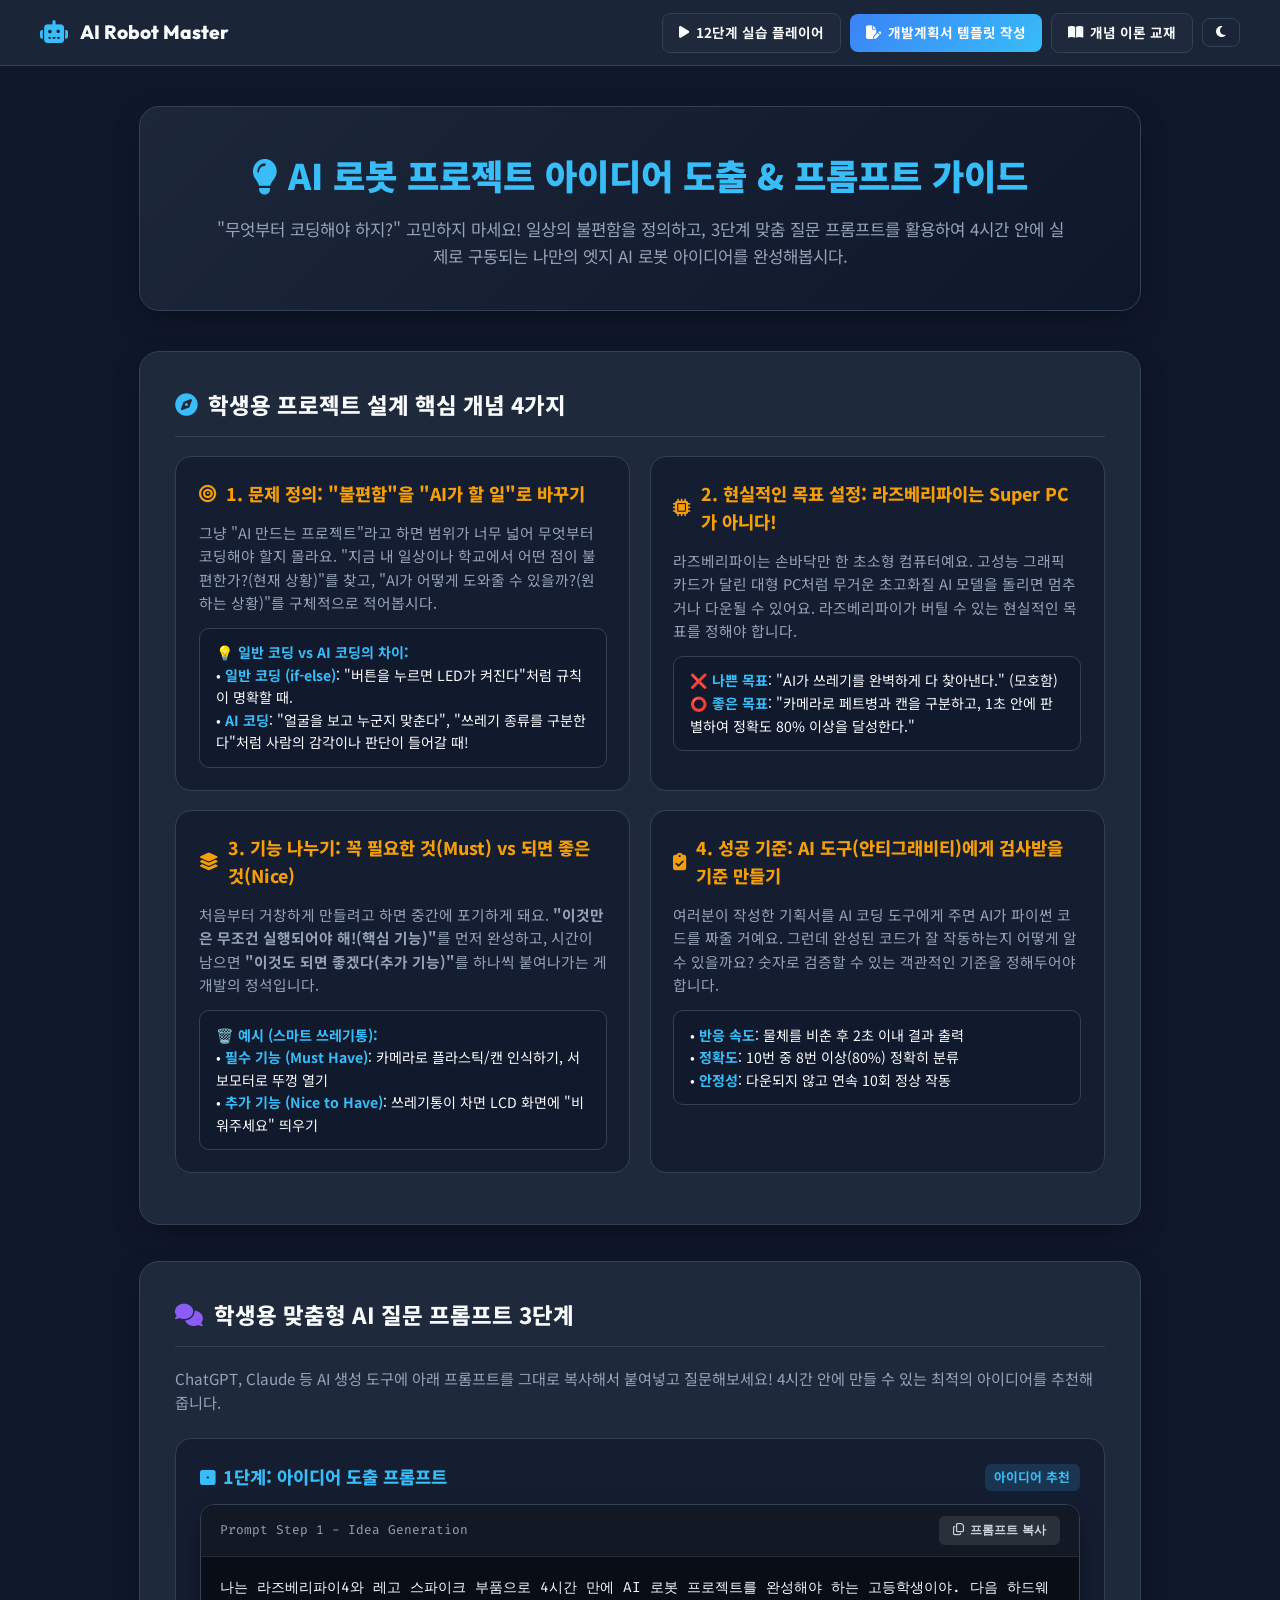
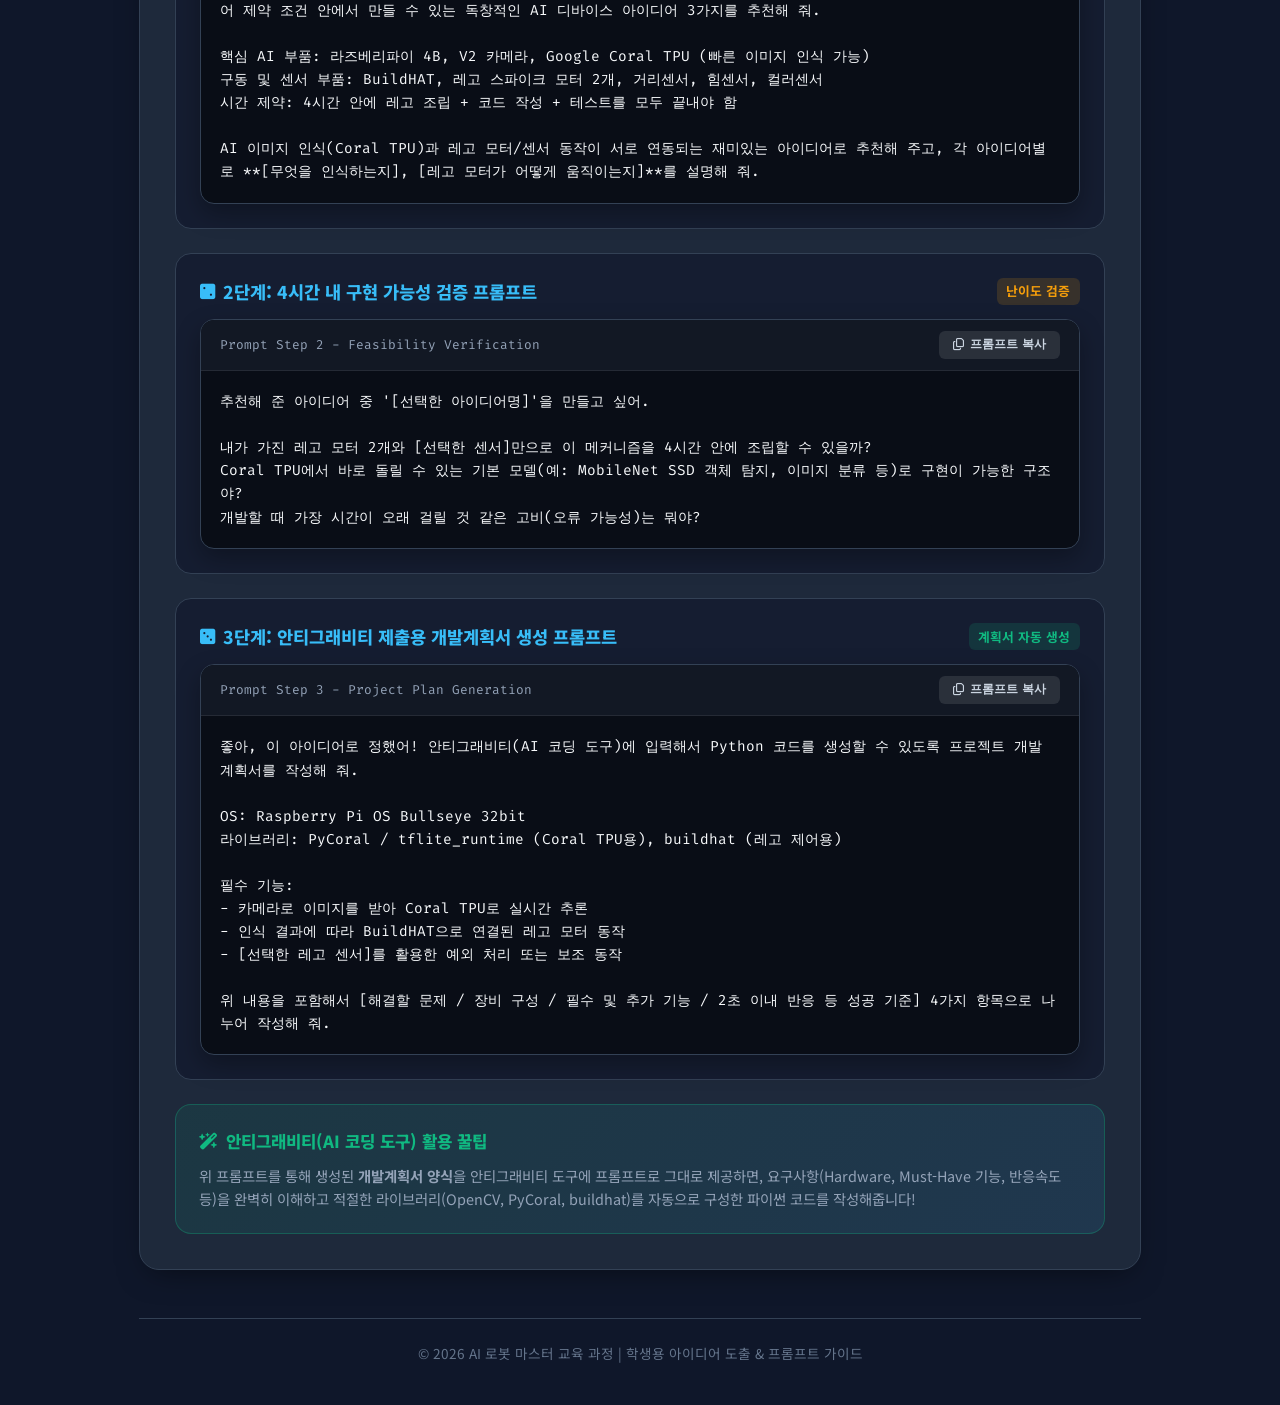
==== page_idea_generation.html @ 4f7e7884 "Add student idea generation guide & project plan template pages" ====
<!DOCTYPE html>
<html lang="ko">
<head>
  <meta charset="UTF-8">
  <meta name="viewport" content="width=device-width, initial-scale=1.0">
  <title>아이디어 도출 & 프롬프트 가이드 - AI 로봇 마스터 과정</title>
  
  <!-- Google Fonts & FontAwesome Icons -->
  <link rel="preconnect" href="https://fonts.googleapis.com">
  <link rel="preconnect" href="https://fonts.gstatic.com" crossorigin>
  <link href="https://fonts.googleapis.com/css2?family=Noto+Sans+KR:wght@300;400;500;700;900&family=Fira+Code:wght@400;600&family=Outfit:wght@600;800&display=swap" rel="stylesheet">
  <link rel="stylesheet" href="https://cdnjs.cloudflare.com/ajax/libs/font-awesome/6.4.0/css/all.min.css">

  <style>
    :root {
      --bg-primary: #0f172a;
      --bg-secondary: #1e293b;
      --bg-card: #1e293b;
      --bg-box-inner: rgba(15, 23, 42, 0.6);
      --bg-terminal: #090d16;
      --text-main: #f8fafc;
      --text-muted: #94a3b8;
      --text-dim: #64748b;
      --accent-cyan: #38bdf8;
      --accent-blue: #3b82f6;
      --accent-purple: #8b5cf6;
      --accent-pink: #ec4899;
      --accent-green: #10b981;
      --accent-amber: #f59e0b;
      --border-color: #334155;
      --glass-bg: rgba(30, 41, 59, 0.85);
      --shadow-lg: 0 10px 30px -10px rgba(0, 0, 0, 0.5);
      --font-sans: 'Noto Sans KR', sans-serif;
      --font-code: 'Fira Code', monospace;
      --font-title: 'Outfit', 'Noto Sans KR', sans-serif;
      --card-gradient: linear-gradient(135deg, rgba(30, 41, 59, 0.9), rgba(15, 23, 42, 0.95));
      --table-th-bg: rgba(56, 189, 248, 0.15);
      --table-td-bg: rgba(15, 23, 42, 0.4);
    }

    [data-theme="light"] {
      --bg-primary: #f8fafc;
      --bg-secondary: #ffffff;
      --bg-card: #ffffff;
      --bg-box-inner: #f8fafc;
      --bg-terminal: #1e293b;
      --text-main: #0f172a;
      --text-muted: #334155;
      --text-dim: #64748b;
      --border-color: #cbd5e1;
      --glass-bg: rgba(255, 255, 255, 0.9);
      --shadow-lg: 0 10px 25px -5px rgba(0, 0, 0, 0.08);
      --accent-cyan: #0284c7;
      --accent-blue: #2563eb;
      --accent-purple: #7c3aed;
      --accent-pink: #db2777;
      --accent-green: #059669;
      --accent-amber: #d97706;
      --card-gradient: linear-gradient(135deg, #ffffff, #f1f5f9);
      --table-th-bg: rgba(2, 132, 199, 0.12);
      --table-td-bg: #ffffff;
    }

    * { box-sizing: border-box; margin: 0; padding: 0; }
    html { scroll-behavior: smooth; }
    body {
      font-family: var(--font-sans);
      background-color: var(--bg-primary);
      color: var(--text-main);
      line-height: 1.6;
      transition: background-color 0.3s, color 0.3s;
      overflow-x: hidden;
    }

    header {
      position: sticky; top: 0; z-index: 1000;
      background-color: var(--glass-bg);
      backdrop-filter: blur(12px);
      border-bottom: 1px solid var(--border-color);
      padding: 0.8rem 2rem;
    }

    .header-inner {
      max-width: 1200px; margin: 0 auto;
      display: flex; align-items: center; justify-content: space-between; gap: 1rem; flex-wrap: wrap;
    }

    .brand-logo {
      display: flex; align-items: center; gap: 0.75rem;
      font-family: var(--font-title); font-weight: 800; font-size: 1.2rem;
      color: var(--text-main); text-decoration: none;
    }
    .brand-logo i { color: var(--accent-cyan); font-size: 1.4rem; }

    .nav-group { display: flex; gap: 0.6rem; align-items: center; flex-wrap: wrap; }

    .btn-nav-link {
      background: var(--bg-card); border: 1px solid var(--border-color);
      color: var(--text-main); padding: 0.5rem 1rem; border-radius: 8px; font-weight: 700;
      font-size: 0.85rem; text-decoration: none; display: inline-flex; align-items: center; gap: 0.4rem;
      transition: all 0.2s;
    }
    .btn-nav-link:hover { border-color: var(--accent-cyan); color: var(--accent-cyan); transform: translateY(-1px); }

    .btn-nav-primary {
      background: linear-gradient(135deg, var(--accent-blue), var(--accent-cyan));
      color: #fff; border: none;
    }
    .btn-nav-primary:hover { color: #fff; transform: translateY(-1px); }

    .theme-toggle-btn {
      background: none; border: 1px solid var(--border-color);
      color: var(--text-main); padding: 0.45rem 0.8rem; border-radius: 8px;
      cursor: pointer; font-size: 0.8rem; display: flex; align-items: center; gap: 0.4rem;
    }

    .container { max-width: 1050px; margin: 0 auto; padding: 2.5rem 1.5rem; }

    .hero-banner {
      background: var(--card-gradient); border: 1px solid var(--border-color);
      border-radius: 20px; padding: 2.5rem; margin-bottom: 2.5rem; box-shadow: var(--shadow-lg);
      text-align: center;
    }

    .hero-title { font-size: 2.2rem; font-weight: 900; color: var(--accent-cyan); margin-bottom: 0.8rem; }
    .hero-subtitle { font-size: 1.05rem; color: var(--text-muted); max-width: 850px; margin: 0 auto; line-height: 1.6; }

    .section-card {
      background-color: var(--bg-card); border: 1px solid var(--border-color);
      border-radius: 20px; padding: 2.2rem; margin-bottom: 2.2rem; box-shadow: var(--shadow-lg);
    }

    .section-title {
      font-size: 1.4rem; font-weight: 800; color: var(--text-main);
      display: flex; align-items: center; gap: 0.7rem; margin-bottom: 1.2rem;
      padding-bottom: 0.8rem; border-bottom: 1px solid var(--border-color);
    }

    .concept-grid {
      display: grid; grid-template-columns: repeat(auto-fit, minmax(300px, 1fr)); gap: 1.2rem; margin-bottom: 1rem;
    }

    .concept-card-item {
      background-color: var(--bg-box-inner); border: 1px solid var(--border-color);
      border-radius: 16px; padding: 1.4rem; transition: transform 0.2s, border-color 0.2s;
    }
    .concept-card-item:hover { transform: translateY(-2px); border-color: var(--accent-cyan); }

    .concept-card-header {
      display: flex; align-items: center; gap: 0.6rem; font-size: 1.1rem; font-weight: 800;
      color: var(--accent-amber); margin-bottom: 0.8rem;
    }

    .concept-desc { font-size: 0.92rem; color: var(--text-muted); line-height: 1.6; margin-bottom: 0.8rem; }

    .comparison-box {
      background-color: rgba(15, 23, 42, 0.5); border-radius: 10px; padding: 0.8rem 1rem;
      font-size: 0.88rem; border: 1px solid var(--border-color);
    }
    .comparison-box strong { color: var(--accent-cyan); }

    .prompt-card {
      background-color: var(--bg-box-inner); border: 1px solid var(--border-color);
      border-radius: 16px; padding: 1.5rem; margin-bottom: 1.5rem;
    }

    .prompt-header {
      display: flex; align-items: center; justify-content: space-between; gap: 1rem;
      margin-bottom: 0.8rem; flex-wrap: wrap;
    }

    .prompt-step-title {
      font-size: 1.1rem; font-weight: 800; color: var(--accent-cyan);
      display: flex; align-items: center; gap: 0.5rem;
    }

    .terminal-wrapper {
      background-color: var(--bg-terminal); border-radius: 14px;
      border: 1px solid var(--border-color); overflow: hidden; margin-top: 0.8rem;
      box-shadow: 0 10px 25px rgba(0, 0, 0, 0.3);
    }

    .terminal-header {
      background-color: #121824; padding: 0.7rem 1.2rem;
      display: flex; align-items: center; justify-content: space-between;
      border-bottom: 1px solid rgba(255, 255, 255, 0.08);
    }

    .terminal-title { font-family: var(--font-code); font-size: 0.8rem; color: #94a3b8; }

    .copy-btn {
      background: rgba(255, 255, 255, 0.1); border: none; color: #cbd5e1;
      padding: 0.35rem 0.88rem; border-radius: 6px; font-size: 0.78rem; font-weight: 700;
      cursor: pointer; transition: all 0.2s; display: flex; align-items: center; gap: 0.4rem;
    }

    .copy-btn:hover { background-color: var(--accent-cyan); color: #0f172a; }

    .terminal-body { padding: 1.2rem; overflow-x: auto; }

    pre {
      font-family: var(--font-code); font-size: 0.9rem; line-height: 1.6;
      color: #f8fafc; margin: 0; white-space: pre-wrap; word-break: break-all;
    }

    .tip-box {
      background: linear-gradient(135deg, rgba(16, 185, 129, 0.1), rgba(56, 189, 248, 0.1));
      border: 1px solid rgba(16, 185, 129, 0.3); border-radius: 16px;
      padding: 1.4rem; margin-top: 1.5rem;
    }

    .tip-title {
      font-size: 1.05rem; font-weight: 800; color: var(--accent-green);
      display: flex; align-items: center; gap: 0.5rem; margin-bottom: 0.6rem;
    }

    .toast {
      position: fixed; bottom: 2rem; left: 50%; transform: translateX(-50%) translateY(100px);
      background-color: var(--accent-green); color: #fff; padding: 0.8rem 1.8rem; border-radius: 30px;
      font-weight: 700; font-size: 0.9rem; box-shadow: 0 10px 25px rgba(16, 185, 129, 0.4);
      opacity: 0; transition: all 0.3s; z-index: 10000;
    }
    .toast.show { transform: translateX(-50%) translateY(0); opacity: 1; }

    footer { text-align: center; color: var(--text-dim); font-size: 0.85rem; margin-top: 3rem; padding-top: 1.5rem; border-top: 1px solid var(--border-color); }
  </style>
</head>
<body>

  <header>
    <div class="header-inner">
      <a href="index.html" class="brand-logo"><i class="fa-solid fa-robot"></i> AI Robot Master</a>
      <div class="nav-group">
        <a href="index.html" class="btn-nav-link"><i class="fa-solid fa-play"></i> 12단계 실습 플레이어</a>
        <a href="page_project_plan.html" class="btn-nav-link btn-nav-primary"><i class="fa-solid fa-file-pen"></i> 개발계획서 템플릿 작성</a>
        <a href="theory.html" class="btn-nav-link"><i class="fa-solid fa-book-open"></i> 개념 이론 교재</a>
        <button class="theme-toggle-btn" id="themeToggleBtn"><i class="fa-solid fa-moon"></i></button>
      </div>
    </div>
  </header>

  <div class="container">

    <div class="hero-banner">
      <h1 class="hero-title"><i class="fa-solid fa-lightbulb"></i> AI 로봇 프로젝트 아이디어 도출 & 프롬프트 가이드</h1>
      <p class="hero-subtitle">
        "무엇부터 코딩해야 하지?" 고민하지 마세요! 일상의 불편함을 정의하고, 3단계 맞춤 질문 프롬프트를 활용하여 4시간 안에 실제로 구동되는 나만의 엣지 AI 로봇 아이디어를 완성해봅시다.
      </p>
    </div>

    <!-- SECTION 1: 4 CORE CONCEPTS FOR STUDENTS -->
    <section class="section-card">
      <h2 class="section-title"><i class="fa-solid fa-compass" style="color: var(--accent-cyan);"></i> 학생용 프로젝트 설계 핵심 개념 4가지</h2>

      <div class="concept-grid">
        
        <!-- Concept 1 -->
        <div class="concept-card-item">
          <div class="concept-card-header">
            <i class="fa-solid fa-bullseye"></i> 1. 문제 정의: "불편함"을 "AI가 할 일"로 바꾸기
          </div>
          <p class="concept-desc">
            그냥 "AI 만드는 프로젝트"라고 하면 범위가 너무 넓어 무엇부터 코딩해야 할지 몰라요. "지금 내 일상이나 학교에서 어떤 점이 불편한가?(현재 상황)"를 찾고, "AI가 어떻게 도와줄 수 있을까?(원하는 상황)"를 구체적으로 적어봅시다.
          </p>
          <div class="comparison-box">
            <strong>💡 일반 코딩 vs AI 코딩의 차이:</strong><br>
            • <strong>일반 코딩 (if-else)</strong>: "버튼을 누르면 LED가 켜진다"처럼 규칙이 명확할 때.<br>
            • <strong>AI 코딩</strong>: "얼굴을 보고 누군지 맞춘다", "쓰레기 종류를 구분한다"처럼 사람의 감각이나 판단이 들어갈 때!
          </div>
        </div>

        <!-- Concept 2 -->
        <div class="concept-card-item">
          <div class="concept-card-header">
            <i class="fa-solid fa-microchip"></i> 2. 현실적인 목표 설정: 라즈베리파이는 Super PC가 아니다!
          </div>
          <p class="concept-desc">
            라즈베리파이는 손바닥만 한 초소형 컴퓨터예요. 고성능 그래픽 카드가 달린 대형 PC처럼 무거운 초고화질 AI 모델을 돌리면 멈추거나 다운될 수 있어요. 라즈베리파이가 버틸 수 있는 현실적인 목표를 정해야 합니다.
          </p>
          <div class="comparison-box">
            ❌ <strong>나쁜 목표</strong>: "AI가 쓰레기를 완벽하게 다 찾아낸다." (모호함)<br>
            ⭕ <strong>좋은 목표</strong>: "카메라로 페트병과 캔을 구분하고, 1초 안에 판별하여 정확도 80% 이상을 달성한다."
          </div>
        </div>

        <!-- Concept 3 -->
        <div class="concept-card-item">
          <div class="concept-card-header">
            <i class="fa-solid fa-layer-group"></i> 3. 기능 나누기: 꼭 필요한 것(Must) vs 되면 좋은 것(Nice)
          </div>
          <p class="concept-desc">
            처음부터 거창하게 만들려고 하면 중간에 포기하게 돼요. <strong>"이것만은 무조건 실행되어야 해!(핵심 기능)"</strong>를 먼저 완성하고, 시간이 남으면 <strong>"이것도 되면 좋겠다(추가 기능)"</strong>를 하나씩 붙여나가는 게 개발의 정석입니다.
          </p>
          <div class="comparison-box">
            <strong>🗑️ 예시 (스마트 쓰레기통):</strong><br>
            • <strong>필수 기능 (Must Have)</strong>: 카메라로 플라스틱/캔 인식하기, 서보모터로 뚜껑 열기<br>
            • <strong>추가 기능 (Nice to Have)</strong>: 쓰레기통이 차면 LCD 화면에 "비워주세요" 띄우기
          </div>
        </div>

        <!-- Concept 4 -->
        <div class="concept-card-item">
          <div class="concept-card-header">
            <i class="fa-solid fa-clipboard-check"></i> 4. 성공 기준: AI 도구(안티그래비티)에게 검사받을 기준 만들기
          </div>
          <p class="concept-desc">
            여러분이 작성한 기획서를 AI 코딩 도구에게 주면 AI가 파이썬 코드를 짜줄 거예요. 그런데 완성된 코드가 잘 작동하는지 어떻게 알 수 있을까요? 숫자로 검증할 수 있는 객관적인 기준을 정해두어야 합니다.
          </p>
          <div class="comparison-box">
            • <strong>반응 속도</strong>: 물체를 비춘 후 2초 이내 결과 출력<br>
            • <strong>정확도</strong>: 10번 중 8번 이상(80%) 정확히 분류<br>
            • <strong>안정성</strong>: 다운되지 않고 연속 10회 정상 작동
          </div>
        </div>

      </div>
    </section>

    <!-- SECTION 2: 3-STEP AI QUESTION PROMPTS FOR STUDENTS -->
    <section class="section-card">
      <h2 class="section-title"><i class="fa-solid fa-comments" style="color: var(--accent-purple);"></i> 학생용 맞춤형 AI 질문 프롬프트 3단계</h2>
      <p style="font-size:0.95rem; color:var(--text-muted); margin-bottom:1.5rem;">
        ChatGPT, Claude 등 AI 생성 도구에 아래 프롬프트를 그대로 복사해서 붙여넣고 질문해보세요! 4시간 안에 만들 수 있는 최적의 아이디어를 추천해줍니다.
      </p>

      <!-- PROMPT STEP 1 -->
      <div class="prompt-card">
        <div class="prompt-header">
          <div class="prompt-step-title"><i class="fa-solid fa-dice-one"></i> 1단계: 아이디어 도출 프롬프트</div>
          <span style="font-size:0.8rem; font-weight:700; color:var(--accent-cyan); background:rgba(56,189,248,0.15); padding:0.2rem 0.6rem; border-radius:6px;">아이디어 추천</span>
        </div>
        <div class="terminal-wrapper">
          <div class="terminal-header">
            <span class="terminal-title">Prompt Step 1 - Idea Generation</span>
            <button class="copy-btn" onclick="copyCode(this)"><i class="fa-regular fa-copy"></i> 프롬프트 복사</button>
          </div>
          <div class="terminal-body">
            <pre>나는 라즈베리파이4와 레고 스파이크 부품으로 4시간 만에 AI 로봇 프로젝트를 완성해야 하는 고등학생이야. 다음 하드웨어 제약 조건 안에서 만들 수 있는 독창적인 AI 디바이스 아이디어 3가지를 추천해 줘.

핵심 AI 부품: 라즈베리파이 4B, V2 카메라, Google Coral TPU (빠른 이미지 인식 가능)
구동 및 센서 부품: BuildHAT, 레고 스파이크 모터 2개, 거리센서, 힘센서, 컬러센서
시간 제약: 4시간 안에 레고 조립 + 코드 작성 + 테스트를 모두 끝내야 함

AI 이미지 인식(Coral TPU)과 레고 모터/센서 동작이 서로 연동되는 재미있는 아이디어로 추천해 주고, 각 아이디어별로 **[무엇을 인식하는지], [레고 모터가 어떻게 움직이는지]**를 설명해 줘.</pre>
          </div>
        </div>
      </div>

      <!-- PROMPT STEP 2 -->
      <div class="prompt-card">
        <div class="prompt-header">
          <div class="prompt-step-title"><i class="fa-solid fa-dice-two"></i> 2단계: 4시간 내 구현 가능성 검증 프롬프트</div>
          <span style="font-size:0.8rem; font-weight:700; color:var(--accent-amber); background:rgba(245,158,11,0.15); padding:0.2rem 0.6rem; border-radius:6px;">난이도 검증</span>
        </div>
        <div class="terminal-wrapper">
          <div class="terminal-header">
            <span class="terminal-title">Prompt Step 2 - Feasibility Verification</span>
            <button class="copy-btn" onclick="copyCode(this)"><i class="fa-regular fa-copy"></i> 프롬프트 복사</button>
          </div>
          <div class="terminal-body">
            <pre>추천해 준 아이디어 중 '[선택한 아이디어명]'을 만들고 싶어.

내가 가진 레고 모터 2개와 [선택한 센서]만으로 이 메커니즘을 4시간 안에 조립할 수 있을까?
Coral TPU에서 바로 돌릴 수 있는 기본 모델(예: MobileNet SSD 객체 탐지, 이미지 분류 등)로 구현이 가능한 구조야?
개발할 때 가장 시간이 오래 걸릴 것 같은 고비(오류 가능성)는 뭐야?</pre>
          </div>
        </div>
      </div>

      <!-- PROMPT STEP 3 -->
      <div class="prompt-card">
        <div class="prompt-header">
          <div class="prompt-step-title"><i class="fa-solid fa-dice-three"></i> 3단계: 안티그래비티 제출용 개발계획서 생성 프롬프트</div>
          <span style="font-size:0.8rem; font-weight:700; color:var(--accent-green); background:rgba(16,185,129,0.15); padding:0.2rem 0.6rem; border-radius:6px;">계획서 자동 생성</span>
        </div>
        <div class="terminal-wrapper">
          <div class="terminal-header">
            <span class="terminal-title">Prompt Step 3 - Project Plan Generation</span>
            <button class="copy-btn" onclick="copyCode(this)"><i class="fa-regular fa-copy"></i> 프롬프트 복사</button>
          </div>
          <div class="terminal-body">
            <pre>좋아, 이 아이디어로 정했어! 안티그래비티(AI 코딩 도구)에 입력해서 Python 코드를 생성할 수 있도록 프로젝트 개발 계획서를 작성해 줘.

OS: Raspberry Pi OS Bullseye 32bit
라이브러리: PyCoral / tflite_runtime (Coral TPU용), buildhat (레고 제어용)

필수 기능:
- 카메라로 이미지를 받아 Coral TPU로 실시간 추론
- 인식 결과에 따라 BuildHAT으로 연결된 레고 모터 동작
- [선택한 레고 센서]를 활용한 예외 처리 또는 보조 동작

위 내용을 포함해서 [해결할 문제 / 장비 구성 / 필수 및 추가 기능 / 2초 이내 반응 등 성공 기준] 4가지 항목으로 나누어 작성해 줘.</pre>
          </div>
        </div>
      </div>

      <!-- TEACHER & ANTiGRAVITY TIPS -->
      <div class="tip-box">
        <div class="tip-title"><i class="fa-solid fa-wand-magic-sparkles"></i> 안티그래비티(AI 코딩 도구) 활용 꿀팁</div>
        <p style="font-size:0.9rem; color:var(--text-muted); line-height:1.6;">
          위 프롬프트를 통해 생성된 <strong>개발계획서 양식</strong>을 안티그래비티 도구에 프롬프트로 그대로 제공하면, 요구사항(Hardware, Must-Have 기능, 반응속도 등)을 완벽히 이해하고 적절한 라이브러리(OpenCV, PyCoral, buildhat)를 자동으로 구성한 파이썬 코드를 작성해줍니다!
        </p>
      </div>

    </section>

    <footer>
      <p>© 2026 AI 로봇 마스터 교육 과정 | 학생용 아이디어 도출 & 프롬프트 가이드</p>
    </footer>

  </div>

  <div class="toast" id="toast"><i class="fa-solid fa-circle-check"></i> 프롬프트가 클립보드에 복사되었습니다!</div>

  <script>
    // Theme Toggle
    const themeBtn = document.getElementById('themeToggleBtn');
    let isDark = true;
    themeBtn.addEventListener('click', () => {
      isDark = !isDark;
      if (isDark) {
        document.documentElement.removeAttribute('data-theme');
        themeBtn.innerHTML = '<i class="fa-solid fa-moon"></i>';
      } else {
        document.documentElement.setAttribute('data-theme', 'light');
        themeBtn.innerHTML = '<i class="fa-solid fa-sun"></i>';
      }
    });

    // Copy Code
    function copyCode(btn) {
      const pre = btn.closest('.terminal-wrapper').querySelector('pre');
      navigator.clipboard.writeText(pre.innerText).then(() => {
        const toast = document.getElementById('toast');
        toast.classList.add('show');
        setTimeout(() => toast.classList.remove('show'), 2500);
      });
    }
  </script>
</body>
</html>
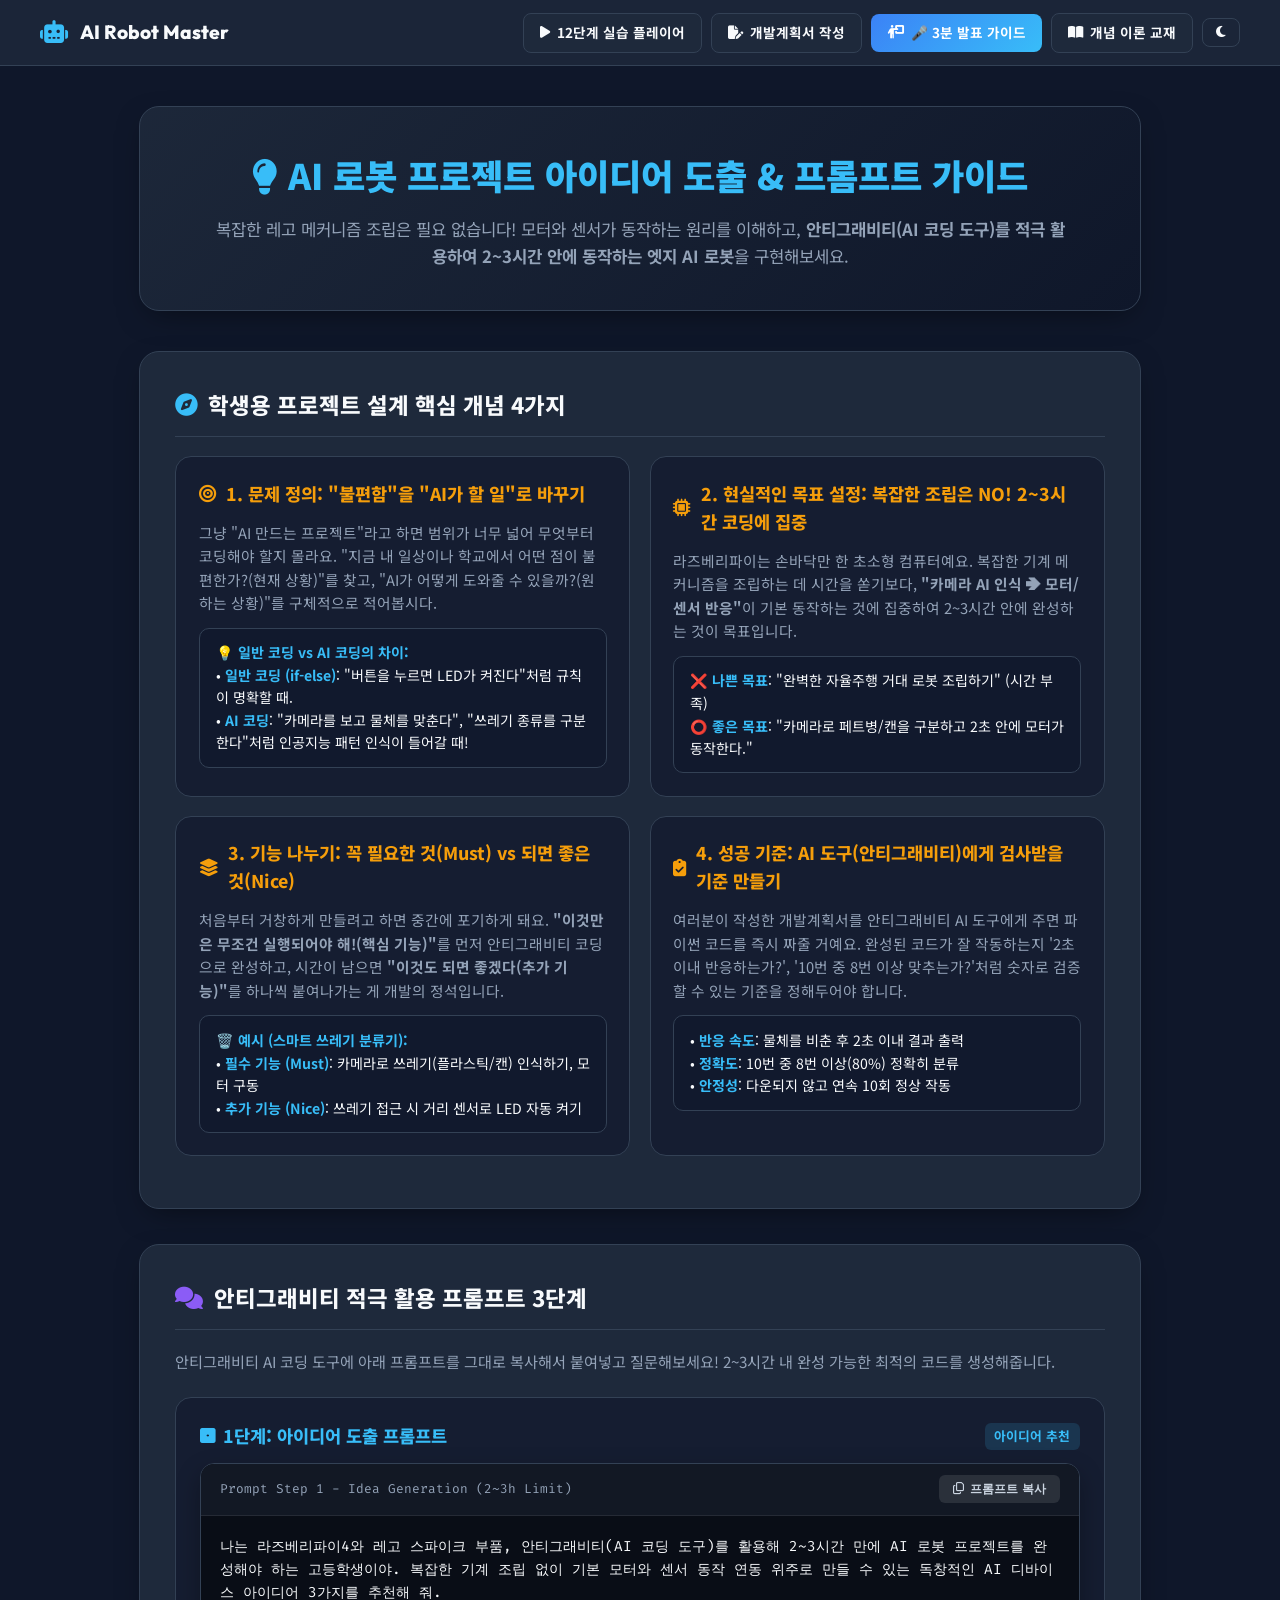
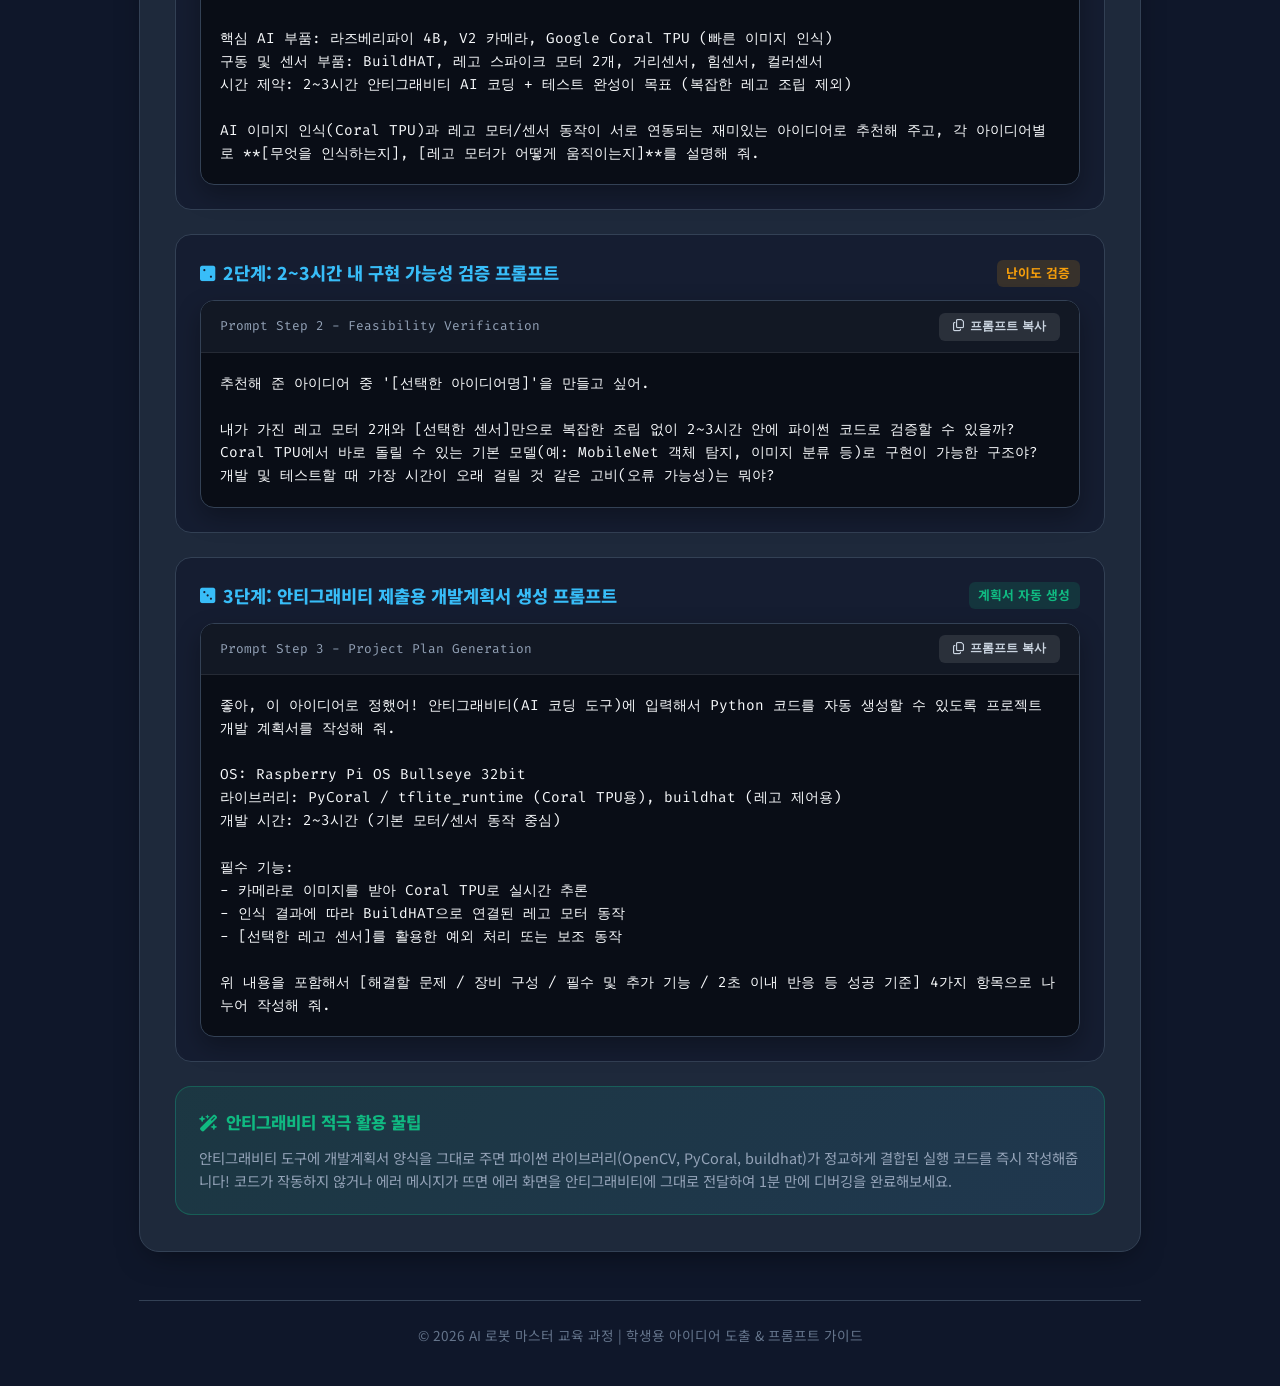
==== commit 243e9ef1: "Add student 3-minute presentation guide page & update 2-3h dev time in plans" ====
--- a/page_idea_generation.html
+++ b/page_idea_generation.html
@@ -232,7 +232,8 @@
       <a href="index.html" class="brand-logo"><i class="fa-solid fa-robot"></i> AI Robot Master</a>
       <div class="nav-group">
         <a href="index.html" class="btn-nav-link"><i class="fa-solid fa-play"></i> 12단계 실습 플레이어</a>
-        <a href="page_project_plan.html" class="btn-nav-link btn-nav-primary"><i class="fa-solid fa-file-pen"></i> 개발계획서 템플릿 작성</a>
+        <a href="page_project_plan.html" class="btn-nav-link"><i class="fa-solid fa-file-pen"></i> 개발계획서 작성</a>
+        <a href="page_presentation_guide.html" class="btn-nav-link btn-nav-primary"><i class="fa-solid fa-person-chalkboard"></i> 🎤 3분 발표 가이드</a>
         <a href="theory.html" class="btn-nav-link"><i class="fa-solid fa-book-open"></i> 개념 이론 교재</a>
         <button class="theme-toggle-btn" id="themeToggleBtn"><i class="fa-solid fa-moon"></i></button>
       </div>
@@ -244,7 +245,7 @@
     <div class="hero-banner">
       <h1 class="hero-title"><i class="fa-solid fa-lightbulb"></i> AI 로봇 프로젝트 아이디어 도출 & 프롬프트 가이드</h1>
       <p class="hero-subtitle">
-        "무엇부터 코딩해야 하지?" 고민하지 마세요! 일상의 불편함을 정의하고, 3단계 맞춤 질문 프롬프트를 활용하여 4시간 안에 실제로 구동되는 나만의 엣지 AI 로봇 아이디어를 완성해봅시다.
+        복잡한 레고 메커니즘 조립은 필요 없습니다! 모터와 센서가 동작하는 원리를 이해하고, <strong>안티그래비티(AI 코딩 도구)를 적극 활용하여 2~3시간 안에 동작하는 엣지 AI 로봇</strong>을 구현해보세요.
       </p>
     </div>
 
@@ -265,21 +266,21 @@
           <div class="comparison-box">
             <strong>💡 일반 코딩 vs AI 코딩의 차이:</strong><br>
             • <strong>일반 코딩 (if-else)</strong>: "버튼을 누르면 LED가 켜진다"처럼 규칙이 명확할 때.<br>
-            • <strong>AI 코딩</strong>: "얼굴을 보고 누군지 맞춘다", "쓰레기 종류를 구분한다"처럼 사람의 감각이나 판단이 들어갈 때!
+            • <strong>AI 코딩</strong>: "카메라를 보고 물체를 맞춘다", "쓰레기 종류를 구분한다"처럼 인공지능 패턴 인식이 들어갈 때!
           </div>
         </div>
 
         <!-- Concept 2 -->
         <div class="concept-card-item">
           <div class="concept-card-header">
-            <i class="fa-solid fa-microchip"></i> 2. 현실적인 목표 설정: 라즈베리파이는 Super PC가 아니다!
+            <i class="fa-solid fa-microchip"></i> 2. 현실적인 목표 설정: 복잡한 조립은 NO! 2~3시간 코딩에 집중
           </div>
           <p class="concept-desc">
-            라즈베리파이는 손바닥만 한 초소형 컴퓨터예요. 고성능 그래픽 카드가 달린 대형 PC처럼 무거운 초고화질 AI 모델을 돌리면 멈추거나 다운될 수 있어요. 라즈베리파이가 버틸 수 있는 현실적인 목표를 정해야 합니다.
+            라즈베리파이는 손바닥만 한 초소형 컴퓨터예요. 복잡한 기계 메커니즘을 조립하는 데 시간을 쏟기보다, <strong>"카메라 AI 인식 ➔ 모터/센서 반응"</strong>이 기본 동작하는 것에 집중하여 2~3시간 안에 완성하는 것이 목표입니다.
           </p>
           <div class="comparison-box">
-            ❌ <strong>나쁜 목표</strong>: "AI가 쓰레기를 완벽하게 다 찾아낸다." (모호함)<br>
-            ⭕ <strong>좋은 목표</strong>: "카메라로 페트병과 캔을 구분하고, 1초 안에 판별하여 정확도 80% 이상을 달성한다."
+            ❌ <strong>나쁜 목표</strong>: "완벽한 자율주행 거대 로봇 조립하기" (시간 부족)<br>
+            ⭕ <strong>좋은 목표</strong>: "카메라로 페트병/캔을 구분하고 2초 안에 모터가 동작한다."
           </div>
         </div>
 
@@ -289,12 +290,12 @@
             <i class="fa-solid fa-layer-group"></i> 3. 기능 나누기: 꼭 필요한 것(Must) vs 되면 좋은 것(Nice)
           </div>
           <p class="concept-desc">
-            처음부터 거창하게 만들려고 하면 중간에 포기하게 돼요. <strong>"이것만은 무조건 실행되어야 해!(핵심 기능)"</strong>를 먼저 완성하고, 시간이 남으면 <strong>"이것도 되면 좋겠다(추가 기능)"</strong>를 하나씩 붙여나가는 게 개발의 정석입니다.
+            처음부터 거창하게 만들려고 하면 중간에 포기하게 돼요. <strong>"이것만은 무조건 실행되어야 해!(핵심 기능)"</strong>를 먼저 안티그래비티 코딩으로 완성하고, 시간이 남으면 <strong>"이것도 되면 좋겠다(추가 기능)"</strong>를 하나씩 붙여나가는 게 개발의 정석입니다.
           </p>
           <div class="comparison-box">
-            <strong>🗑️ 예시 (스마트 쓰레기통):</strong><br>
-            • <strong>필수 기능 (Must Have)</strong>: 카메라로 플라스틱/캔 인식하기, 서보모터로 뚜껑 열기<br>
-            • <strong>추가 기능 (Nice to Have)</strong>: 쓰레기통이 차면 LCD 화면에 "비워주세요" 띄우기
+            <strong>🗑️ 예시 (스마트 쓰레기 분류기):</strong><br>
+            • <strong>필수 기능 (Must)</strong>: 카메라로 쓰레기(플라스틱/캔) 인식하기, 모터 구동<br>
+            • <strong>추가 기능 (Nice)</strong>: 쓰레기 접근 시 거리 센서로 LED 자동 켜기
           </div>
         </div>
 
@@ -304,7 +305,7 @@
             <i class="fa-solid fa-clipboard-check"></i> 4. 성공 기준: AI 도구(안티그래비티)에게 검사받을 기준 만들기
           </div>
           <p class="concept-desc">
-            여러분이 작성한 기획서를 AI 코딩 도구에게 주면 AI가 파이썬 코드를 짜줄 거예요. 그런데 완성된 코드가 잘 작동하는지 어떻게 알 수 있을까요? 숫자로 검증할 수 있는 객관적인 기준을 정해두어야 합니다.
+            여러분이 작성한 개발계획서를 안티그래비티 AI 도구에게 주면 파이썬 코드를 즉시 짜줄 거예요. 완성된 코드가 잘 작동하는지 '2초 이내 반응하는가?', '10번 중 8번 이상 맞추는가?'처럼 숫자로 검증할 수 있는 기준을 정해두어야 합니다.
           </p>
           <div class="comparison-box">
             • <strong>반응 속도</strong>: 물체를 비춘 후 2초 이내 결과 출력<br>
@@ -318,9 +319,9 @@
 
     <!-- SECTION 2: 3-STEP AI QUESTION PROMPTS FOR STUDENTS -->
     <section class="section-card">
-      <h2 class="section-title"><i class="fa-solid fa-comments" style="color: var(--accent-purple);"></i> 학생용 맞춤형 AI 질문 프롬프트 3단계</h2>
+      <h2 class="section-title"><i class="fa-solid fa-comments" style="color: var(--accent-purple);"></i> 안티그래비티 적극 활용 프롬프트 3단계</h2>
       <p style="font-size:0.95rem; color:var(--text-muted); margin-bottom:1.5rem;">
-        ChatGPT, Claude 등 AI 생성 도구에 아래 프롬프트를 그대로 복사해서 붙여넣고 질문해보세요! 4시간 안에 만들 수 있는 최적의 아이디어를 추천해줍니다.
+        안티그래비티 AI 코딩 도구에 아래 프롬프트를 그대로 복사해서 붙여넣고 질문해보세요! 2~3시간 내 완성 가능한 최적의 코드를 생성해줍니다.
       </p>
 
       <!-- PROMPT STEP 1 -->
@@ -331,15 +332,15 @@
         </div>
         <div class="terminal-wrapper">
           <div class="terminal-header">
-            <span class="terminal-title">Prompt Step 1 - Idea Generation</span>
+            <span class="terminal-title">Prompt Step 1 - Idea Generation (2~3h Limit)</span>
             <button class="copy-btn" onclick="copyCode(this)"><i class="fa-regular fa-copy"></i> 프롬프트 복사</button>
           </div>
           <div class="terminal-body">
-            <pre>나는 라즈베리파이4와 레고 스파이크 부품으로 4시간 만에 AI 로봇 프로젝트를 완성해야 하는 고등학생이야. 다음 하드웨어 제약 조건 안에서 만들 수 있는 독창적인 AI 디바이스 아이디어 3가지를 추천해 줘.
-
-핵심 AI 부품: 라즈베리파이 4B, V2 카메라, Google Coral TPU (빠른 이미지 인식 가능)
+            <pre>나는 라즈베리파이4와 레고 스파이크 부품, 안티그래비티(AI 코딩 도구)를 활용해 2~3시간 만에 AI 로봇 프로젝트를 완성해야 하는 고등학생이야. 복잡한 기계 조립 없이 기본 모터와 센서 동작 연동 위주로 만들 수 있는 독창적인 AI 디바이스 아이디어 3가지를 추천해 줘.
+
+핵심 AI 부품: 라즈베리파이 4B, V2 카메라, Google Coral TPU (빠른 이미지 인식)
 구동 및 센서 부품: BuildHAT, 레고 스파이크 모터 2개, 거리센서, 힘센서, 컬러센서
-시간 제약: 4시간 안에 레고 조립 + 코드 작성 + 테스트를 모두 끝내야 함
+시간 제약: 2~3시간 안티그래비티 AI 코딩 + 테스트 완성이 목표 (복잡한 레고 조립 제외)
 
 AI 이미지 인식(Coral TPU)과 레고 모터/센서 동작이 서로 연동되는 재미있는 아이디어로 추천해 주고, 각 아이디어별로 **[무엇을 인식하는지], [레고 모터가 어떻게 움직이는지]**를 설명해 줘.</pre>
           </div>
@@ -349,7 +350,7 @@
       <!-- PROMPT STEP 2 -->
       <div class="prompt-card">
         <div class="prompt-header">
-          <div class="prompt-step-title"><i class="fa-solid fa-dice-two"></i> 2단계: 4시간 내 구현 가능성 검증 프롬프트</div>
+          <div class="prompt-step-title"><i class="fa-solid fa-dice-two"></i> 2단계: 2~3시간 내 구현 가능성 검증 프롬프트</div>
           <span style="font-size:0.8rem; font-weight:700; color:var(--accent-amber); background:rgba(245,158,11,0.15); padding:0.2rem 0.6rem; border-radius:6px;">난이도 검증</span>
         </div>
         <div class="terminal-wrapper">
@@ -360,9 +361,9 @@
           <div class="terminal-body">
             <pre>추천해 준 아이디어 중 '[선택한 아이디어명]'을 만들고 싶어.
 
-내가 가진 레고 모터 2개와 [선택한 센서]만으로 이 메커니즘을 4시간 안에 조립할 수 있을까?
-Coral TPU에서 바로 돌릴 수 있는 기본 모델(예: MobileNet SSD 객체 탐지, 이미지 분류 등)로 구현이 가능한 구조야?
-개발할 때 가장 시간이 오래 걸릴 것 같은 고비(오류 가능성)는 뭐야?</pre>
+내가 가진 레고 모터 2개와 [선택한 센서]만으로 복잡한 조립 없이 2~3시간 안에 파이썬 코드로 검증할 수 있을까?
+Coral TPU에서 바로 돌릴 수 있는 기본 모델(예: MobileNet 객체 탐지, 이미지 분류 등)로 구현이 가능한 구조야?
+개발 및 테스트할 때 가장 시간이 오래 걸릴 것 같은 고비(오류 가능성)는 뭐야?</pre>
           </div>
         </div>
       </div>
@@ -379,10 +380,11 @@
             <button class="copy-btn" onclick="copyCode(this)"><i class="fa-regular fa-copy"></i> 프롬프트 복사</button>
           </div>
           <div class="terminal-body">
-            <pre>좋아, 이 아이디어로 정했어! 안티그래비티(AI 코딩 도구)에 입력해서 Python 코드를 생성할 수 있도록 프로젝트 개발 계획서를 작성해 줘.
+            <pre>좋아, 이 아이디어로 정했어! 안티그래비티(AI 코딩 도구)에 입력해서 Python 코드를 자동 생성할 수 있도록 프로젝트 개발 계획서를 작성해 줘.
 
 OS: Raspberry Pi OS Bullseye 32bit
 라이브러리: PyCoral / tflite_runtime (Coral TPU용), buildhat (레고 제어용)
+개발 시간: 2~3시간 (기본 모터/센서 동작 중심)
 
 필수 기능:
 - 카메라로 이미지를 받아 Coral TPU로 실시간 추론
@@ -396,9 +398,9 @@
 
       <!-- TEACHER & ANTiGRAVITY TIPS -->
       <div class="tip-box">
-        <div class="tip-title"><i class="fa-solid fa-wand-magic-sparkles"></i> 안티그래비티(AI 코딩 도구) 활용 꿀팁</div>
+        <div class="tip-title"><i class="fa-solid fa-wand-magic-sparkles"></i> 안티그래비티 적극 활용 꿀팁</div>
         <p style="font-size:0.9rem; color:var(--text-muted); line-height:1.6;">
-          위 프롬프트를 통해 생성된 <strong>개발계획서 양식</strong>을 안티그래비티 도구에 프롬프트로 그대로 제공하면, 요구사항(Hardware, Must-Have 기능, 반응속도 등)을 완벽히 이해하고 적절한 라이브러리(OpenCV, PyCoral, buildhat)를 자동으로 구성한 파이썬 코드를 작성해줍니다!
+          안티그래비티 도구에 개발계획서 양식을 그대로 주면 파이썬 라이브러리(OpenCV, PyCoral, buildhat)가 정교하게 결합된 실행 코드를 즉시 작성해줍니다! 코드가 작동하지 않거나 에러 메시지가 뜨면 에러 화면을 안티그래비티에 그대로 전달하여 1분 만에 디버깅을 완료해보세요.
         </p>
       </div>
 
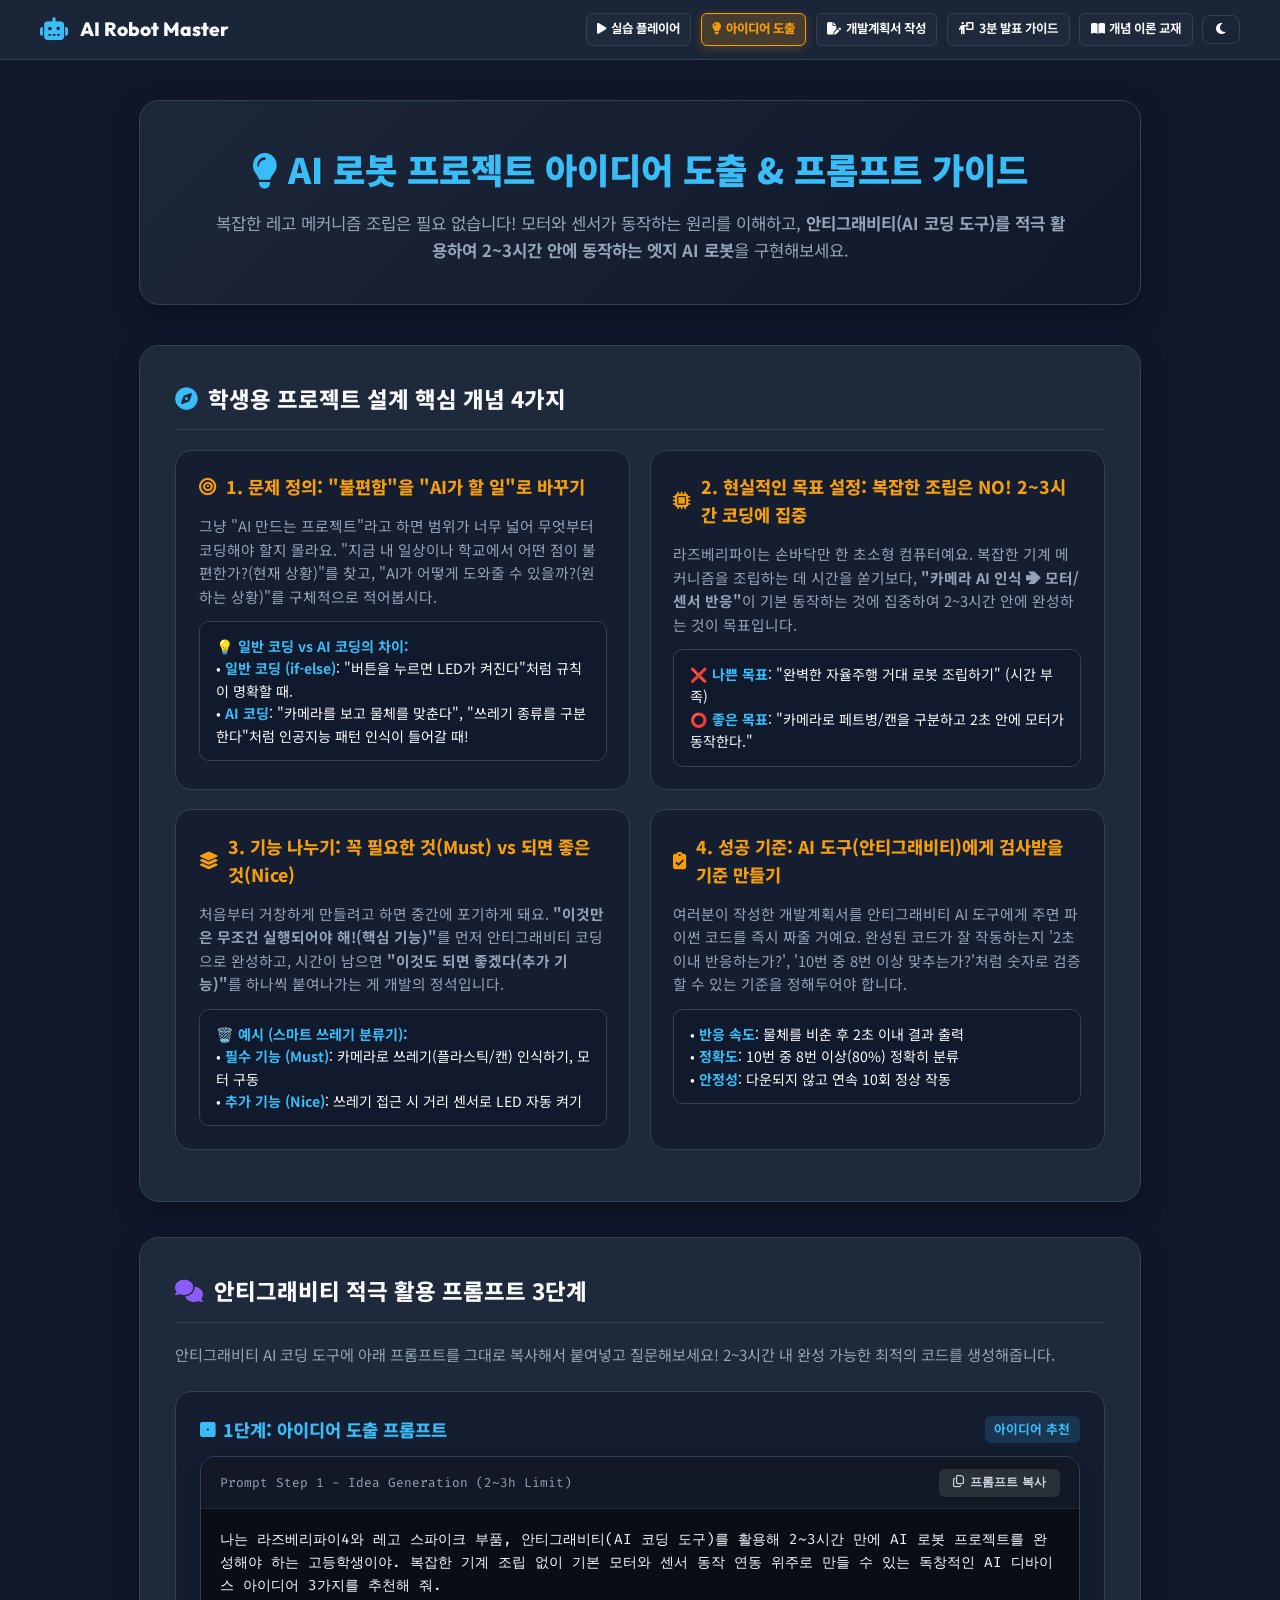
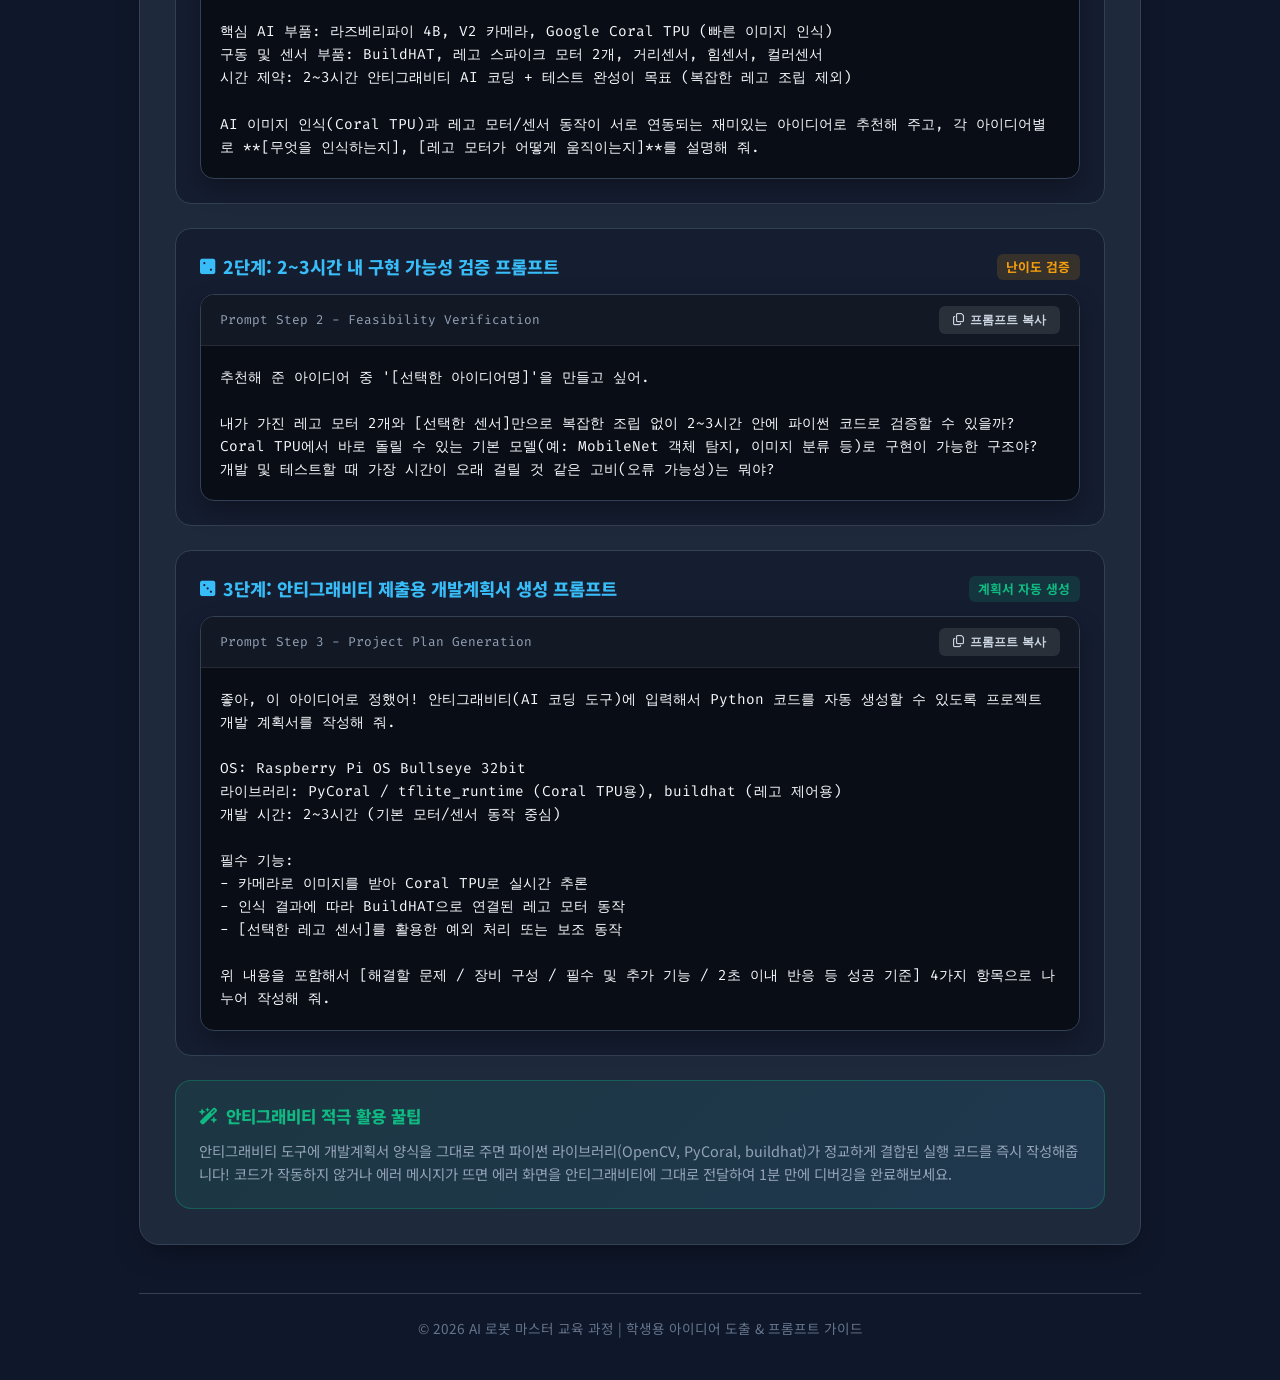
==== commit b7af3c8b: "Unify header navigation bar across all 5 pages with consistent active states" ====
--- a/page_idea_generation.html
+++ b/page_idea_generation.html
@@ -223,6 +223,43 @@
     .toast.show { transform: translateX(-50%) translateY(0); opacity: 1; }
 
     footer { text-align: center; color: var(--text-dim); font-size: 0.85rem; margin-top: 3rem; padding-top: 1.5rem; border-top: 1px solid var(--border-color); }
+  
+    /* Unified Navigation Button Styles */
+    .btn-nav-link {
+      background: var(--bg-card); border: 1px solid var(--border-color);
+      color: var(--text-main); padding: 0.35rem 0.65rem; border-radius: 6px; font-weight: 700;
+      font-size: 0.78rem; text-decoration: none; display: inline-flex; align-items: center; gap: 0.3rem;
+      transition: all 0.2s; white-space: nowrap; flex-shrink: 0;
+    }
+    .btn-nav-link:hover {
+      border-color: var(--accent-cyan); color: var(--accent-cyan); transform: translateY(-1px);
+    }
+    .btn-nav-link.active-main {
+      background: linear-gradient(135deg, var(--accent-blue), var(--accent-cyan)) !important;
+      color: #ffffff !important; border-color: transparent !important; font-weight: 800;
+      box-shadow: 0 2px 10px rgba(56, 189, 248, 0.3);
+    }
+    .btn-nav-link.active-idea {
+      background: rgba(245, 158, 11, 0.2) !important; border-color: var(--accent-amber) !important;
+      color: var(--accent-amber) !important; font-weight: 800;
+      box-shadow: 0 2px 10px rgba(245, 158, 11, 0.25);
+    }
+    .btn-nav-link.active-plan {
+      background: rgba(56, 189, 248, 0.2) !important; border-color: var(--accent-cyan) !important;
+      color: var(--accent-cyan) !important; font-weight: 800;
+      box-shadow: 0 2px 10px rgba(56, 189, 248, 0.25);
+    }
+    .btn-nav-link.active-speech {
+      background: rgba(139, 92, 246, 0.2) !important; border-color: var(--accent-purple) !important;
+      color: var(--accent-purple) !important; font-weight: 800;
+      box-shadow: 0 2px 10px rgba(139, 92, 246, 0.25);
+    }
+    .btn-nav-link.active-theory {
+      background: rgba(16, 185, 129, 0.2) !important; border-color: var(--accent-green) !important;
+      color: var(--accent-green) !important; font-weight: 800;
+      box-shadow: 0 2px 10px rgba(16, 185, 129, 0.25);
+    }
+
   </style>
 </head>
 <body>
@@ -231,9 +268,10 @@
     <div class="header-inner">
       <a href="index.html" class="brand-logo"><i class="fa-solid fa-robot"></i> AI Robot Master</a>
       <div class="nav-group">
-        <a href="index.html" class="btn-nav-link"><i class="fa-solid fa-play"></i> 12단계 실습 플레이어</a>
+        <a href="index.html" class="btn-nav-link"><i class="fa-solid fa-play"></i> 실습 플레이어</a>
+        <a href="page_idea_generation.html" class="btn-nav-link active-idea"><i class="fa-solid fa-lightbulb"></i> 아이디어 도출</a>
         <a href="page_project_plan.html" class="btn-nav-link"><i class="fa-solid fa-file-pen"></i> 개발계획서 작성</a>
-        <a href="page_presentation_guide.html" class="btn-nav-link btn-nav-primary"><i class="fa-solid fa-person-chalkboard"></i> 🎤 3분 발표 가이드</a>
+        <a href="page_presentation_guide.html" class="btn-nav-link"><i class="fa-solid fa-person-chalkboard"></i> 3분 발표 가이드</a>
         <a href="theory.html" class="btn-nav-link"><i class="fa-solid fa-book-open"></i> 개념 이론 교재</a>
         <button class="theme-toggle-btn" id="themeToggleBtn"><i class="fa-solid fa-moon"></i></button>
       </div>
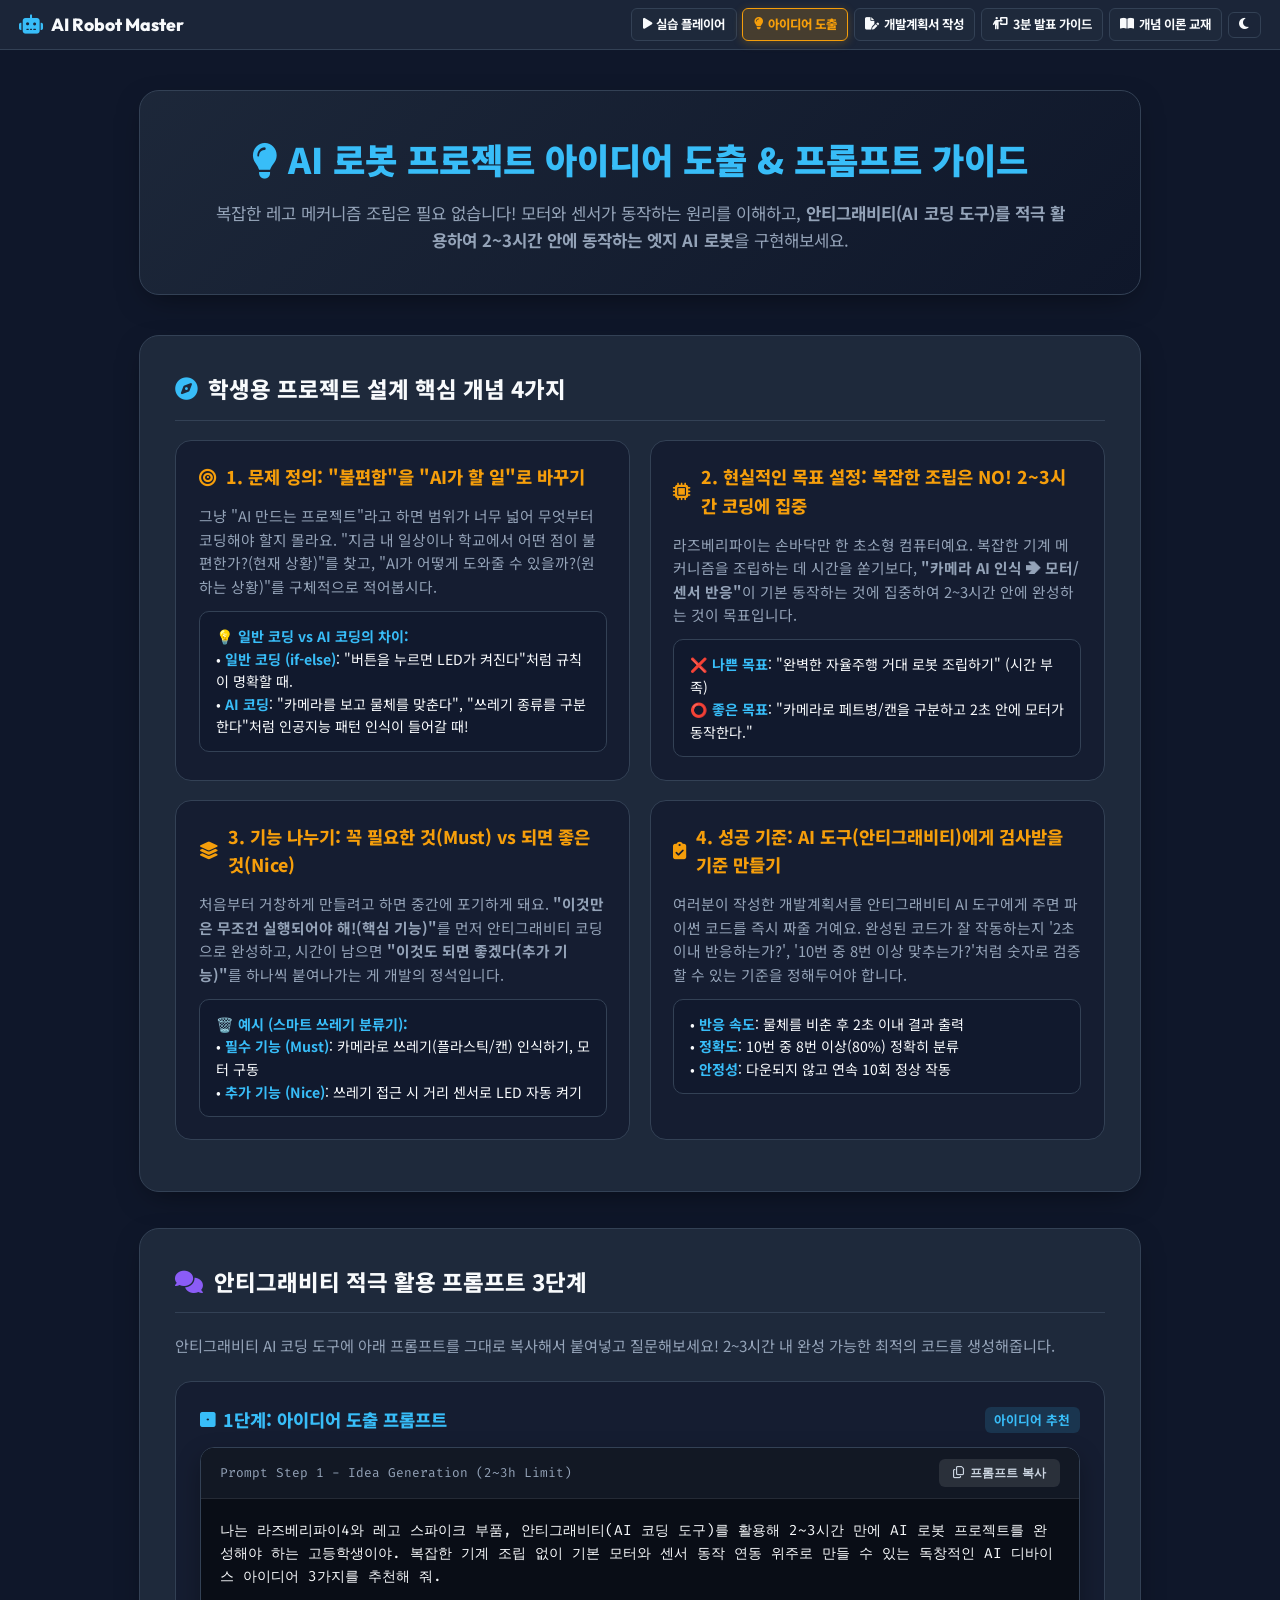
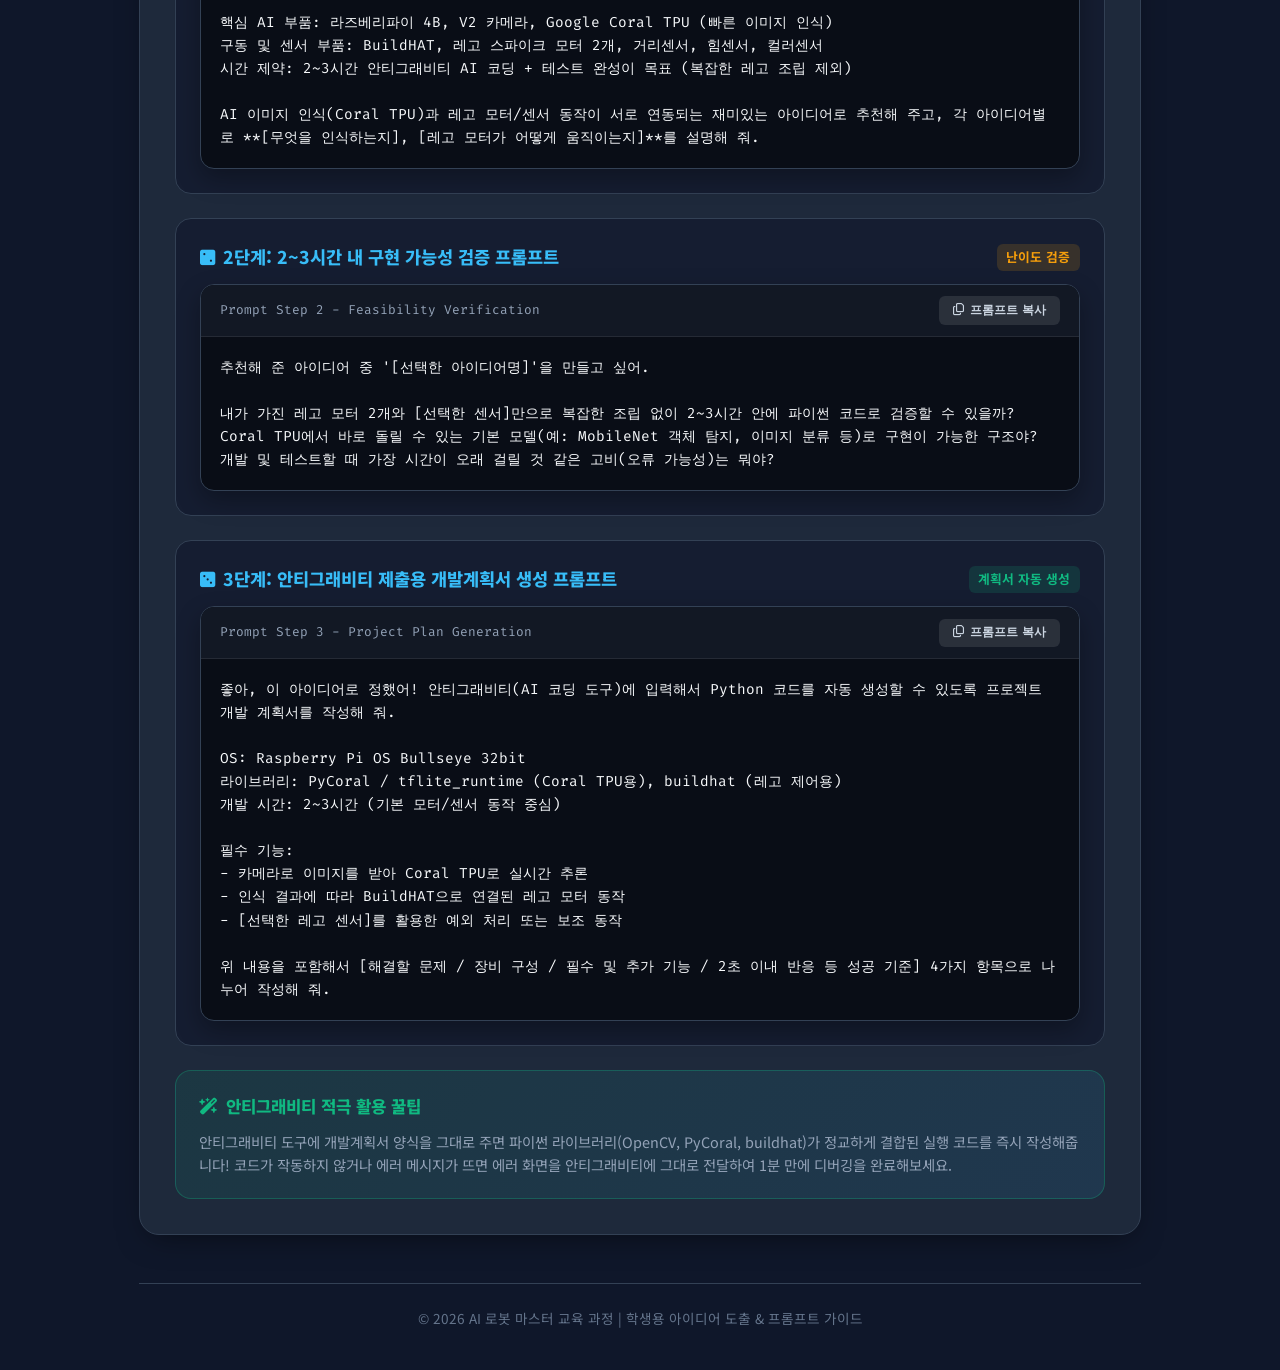
==== commit f609e84e: "Standardize theory.html header markup and CSS to align perfectly with all other pages" ====
--- a/page_idea_generation.html
+++ b/page_idea_generation.html
@@ -260,11 +260,77 @@
       box-shadow: 0 2px 10px rgba(16, 185, 129, 0.25);
     }
 
+  
+    /* Standard Header Styles across All Pages */
+    header {
+      position: sticky; top: 0; z-index: 1000;
+      background-color: var(--glass-bg);
+      backdrop-filter: blur(12px);
+      border-bottom: 1px solid var(--border-color);
+      padding: 0.5rem 1.2rem;
+    }
+
+    .header-inner {
+      max-width: 1400px; margin: 0 auto;
+      display: flex; align-items: center; justify-content: space-between; gap: 0.5rem; flex-wrap: nowrap;
+    }
+
+    .brand-logo {
+      display: flex; align-items: center; gap: 0.5rem;
+      font-family: var(--font-title); font-weight: 800; font-size: 1.1rem;
+      color: var(--text-main); text-decoration: none; white-space: nowrap; flex-shrink: 0;
+    }
+    .brand-logo i { color: var(--accent-cyan); font-size: 1.2rem; }
+
+    .nav-group { display: flex; gap: 0.35rem; align-items: center; flex-wrap: nowrap; flex-shrink: 0; }
+
+    .theme-toggle-btn {
+      background: none; border: 1px solid var(--border-color);
+      color: var(--text-main); padding: 0.35rem 0.65rem; border-radius: 6px;
+      cursor: pointer; font-size: 0.8rem; display: flex; align-items: center; gap: 0.4rem; flex-shrink: 0;
+    }
+
+    /* Unified Navigation Button Styles */
+    .btn-nav-link {
+      background: var(--bg-card); border: 1px solid var(--border-color);
+      color: var(--text-main); padding: 0.35rem 0.65rem; border-radius: 6px; font-weight: 700;
+      font-size: 0.78rem; text-decoration: none; display: inline-flex; align-items: center; gap: 0.3rem;
+      transition: all 0.2s; white-space: nowrap; flex-shrink: 0;
+    }
+    .btn-nav-link:hover {
+      border-color: var(--accent-cyan); color: var(--accent-cyan); transform: translateY(-1px);
+    }
+    .btn-nav-link.active-main {
+      background: linear-gradient(135deg, var(--accent-blue), var(--accent-cyan)) !important;
+      color: #ffffff !important; border-color: transparent !important; font-weight: 800;
+      box-shadow: 0 2px 10px rgba(56, 189, 248, 0.3);
+    }
+    .btn-nav-link.active-idea {
+      background: rgba(245, 158, 11, 0.2) !important; border-color: var(--accent-amber) !important;
+      color: var(--accent-amber) !important; font-weight: 800;
+      box-shadow: 0 2px 10px rgba(245, 158, 11, 0.25);
+    }
+    .btn-nav-link.active-plan {
+      background: rgba(56, 189, 248, 0.2) !important; border-color: var(--accent-cyan) !important;
+      color: var(--accent-cyan) !important; font-weight: 800;
+      box-shadow: 0 2px 10px rgba(56, 189, 248, 0.25);
+    }
+    .btn-nav-link.active-speech {
+      background: rgba(139, 92, 246, 0.2) !important; border-color: var(--accent-purple) !important;
+      color: var(--accent-purple) !important; font-weight: 800;
+      box-shadow: 0 2px 10px rgba(139, 92, 246, 0.25);
+    }
+    .btn-nav-link.active-theory {
+      background: rgba(16, 185, 129, 0.2) !important; border-color: var(--accent-green) !important;
+      color: var(--accent-green) !important; font-weight: 800;
+      box-shadow: 0 2px 10px rgba(16, 185, 129, 0.25);
+    }
+
   </style>
 </head>
 <body>
 
-  <header>
+    <header>
     <div class="header-inner">
       <a href="index.html" class="brand-logo"><i class="fa-solid fa-robot"></i> AI Robot Master</a>
       <div class="nav-group">
